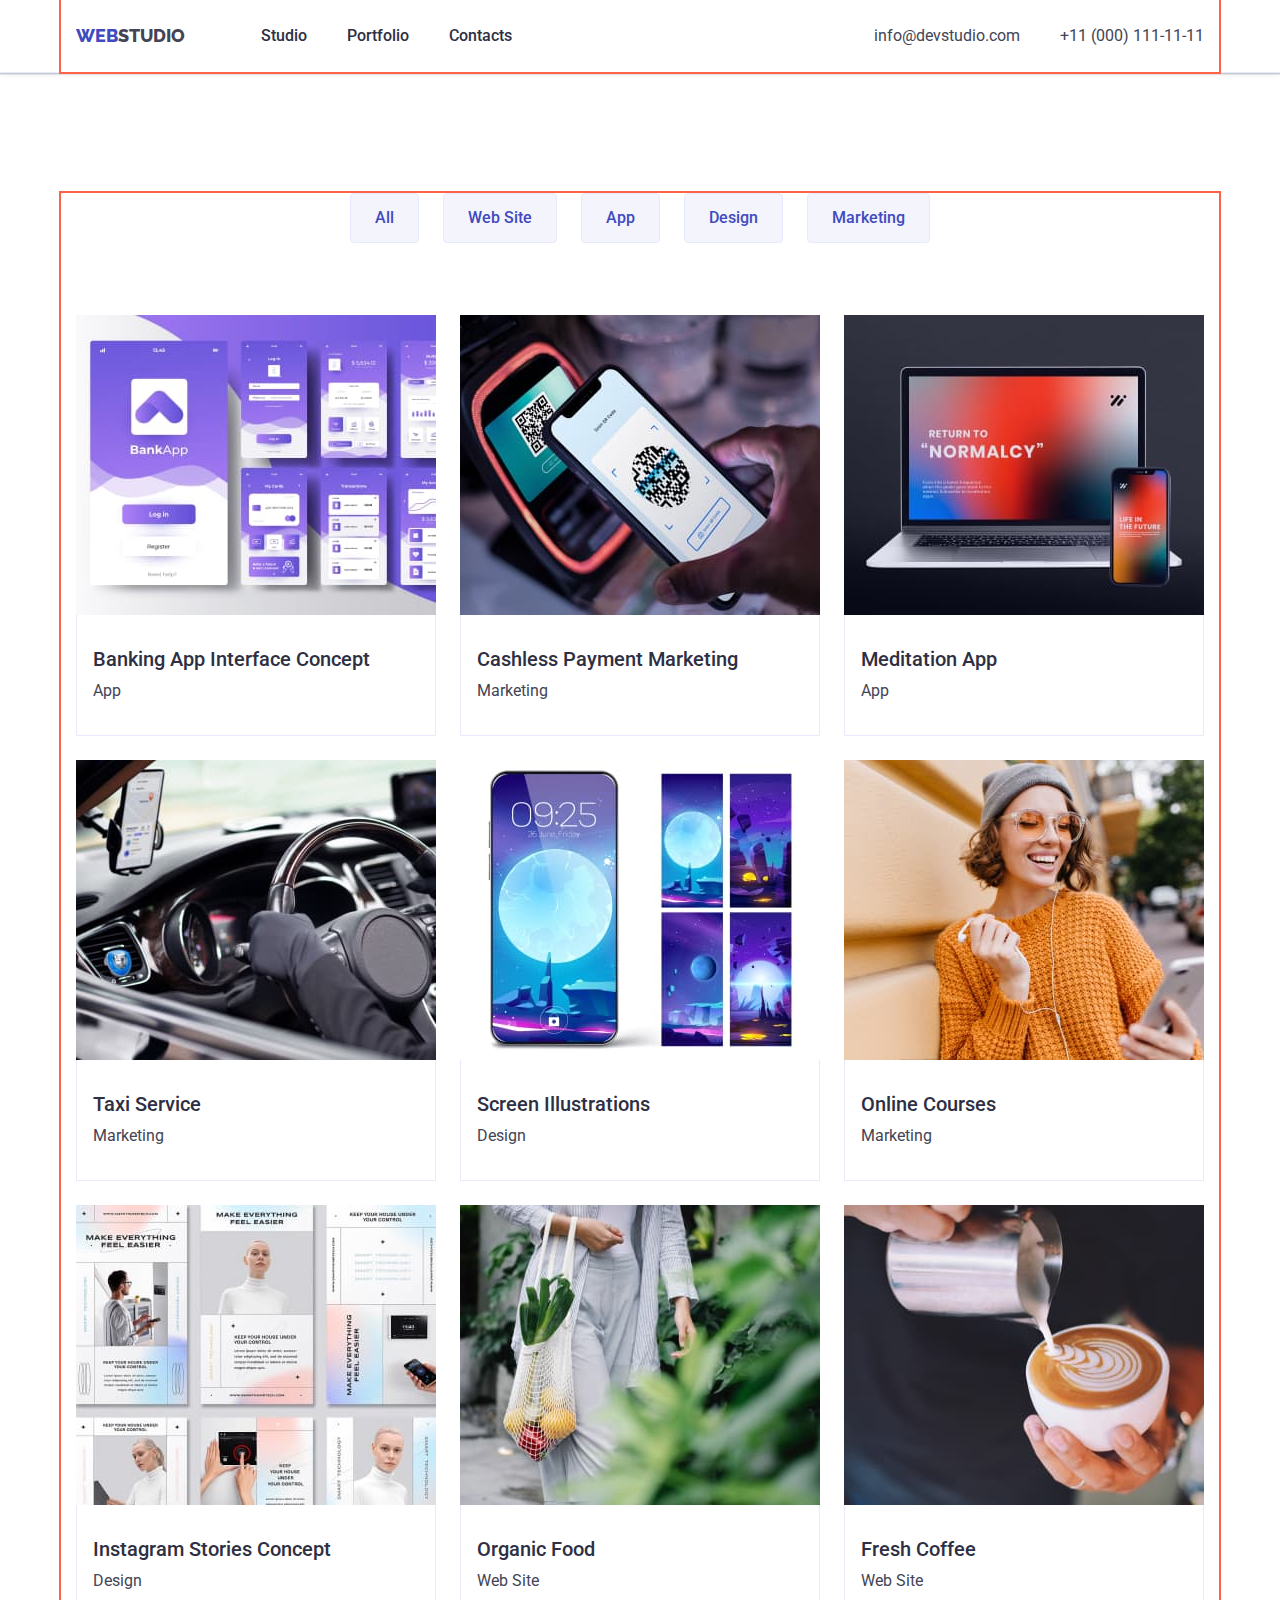
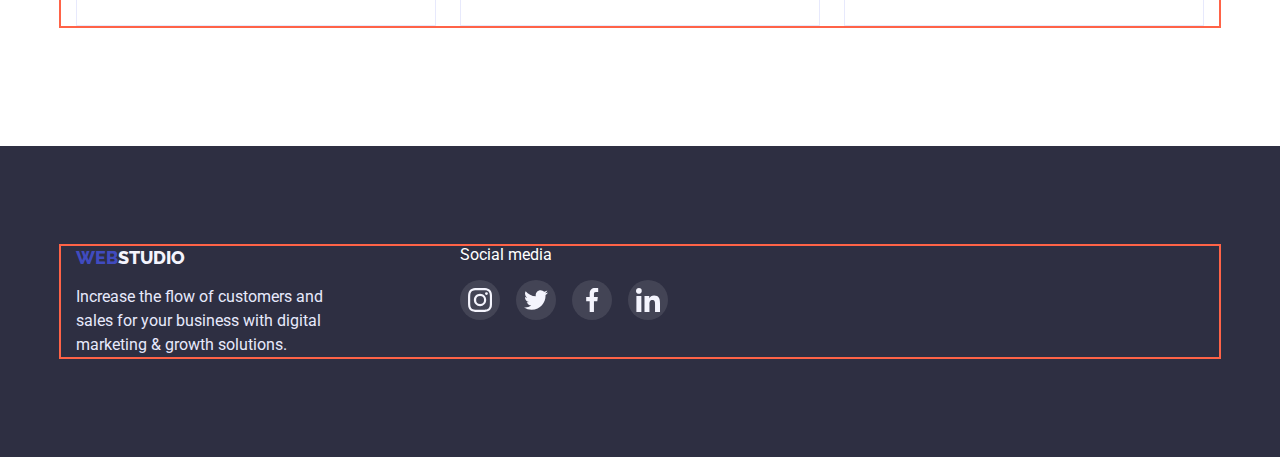
==== portfolio.html @ 195dea6e "test" ====
<!DOCTYPE html>
<html lang="en">
  <head>
    <meta charset="UTF-8" />
    <meta http-equiv="X-UA-Compatible" content="IE=edge" />
    <meta name="viewport" content="width=device-width, initial-scale=1.0" />
    <title>portfolio.html</title>
    <link rel="preconnect" href="https://fonts.googleapis.com" />
    <link rel="preconnect" href="https://fonts.gstatic.com" crossorigin />
    <link href="https://fonts.googleapis.com/css2?family=Raleway:wght@800&family=Roboto:wght@400;500;700;900&display=swap" rel="stylesheet"/>
    <link rel="stylesheet" href="https://cdnjs.cloudflare.com/ajax/libs/modern-normalize/1.1.0/modern-normalize.min.css">
    <link rel="stylesheet" href="./css/styles.css" />
  </head>
  <body>
    <!-- Logo and Navigation-->
    <header class="portfolio-nav">
     <div class="container main-nav ">
          <nav class="site-navigation">
           <a href="./index.html" class="logo"><span class="accent">Web</span><span class="primtext">Studio</span></a>
            <ul class="site-navigation list">
              <li class="nav-item"><a href="./index.html" class="link">Studio</a></li>
              <li class="nav-item"><a href="./portfolio.html" class="link">Portfolio</a></li>
              <li class="nav-item"><a href="./index.html" class="link">Contacts</a></li>
            </ul>
          </nav>
          <address class="contact">
            <ul class="contact-navigation list">
              <li class="contact-item"><a href="mailto:info@devstudio.com" class="link">info@devstudio.com</a></li>
              <li class="contact-item"><a href="tel:+110001111111" class="tel">+11 (000) 111-11-11</a></li>
            </ul>
          </address>
     </div >
    </header>

    <main>
      <!-- Portfolio -->

        <section class="portfolio-section">
          <div class="container">
          <h1 class="portfolio-titile visually-hidden">Portfolio</h1>
          <ul class="portfolio-list list">
            <li><button class="portfolio-btn" type="button">All</button></li>
            <li><button class="portfolio-btn" type="button">Web Site</button></li>
            <li><button class="portfolio-btn" type="button">App</button></li>
            <li><button class="portfolio-btn" type="button">Design</button></li>
            <li><button class="portfolio-btn" type="button">Marketing</button></li>
          </ul>
          <!--Examples-->
          <ul class="example-list list">
            <li class="example-unit">
              <a class="example-list-item" href="./index.html"><img class="image-exportf" src="./images/Imgport/img-8.jpg" alt="screens"  width="360" /></a>
              <div class="example-card">
                <h2 class="example-title">Banking App Interface Concept</h2>
                <p class="example-type">App</p>
              </div >
            </li>
            <li class="example-unit">
              <a class="example-list-item" href="./index.html"> <img class="image-exportf" src="./images/Imgport/img-7.jpg" alt="qr-code"  width="360"/></a>
                <div class="example-card">
                  <h2 class="example-title">Cashless Payment Marketing</h2>
                  <p class="example-type">Marketing</p>
                </div >
          
            </li>
            <li class="example-unit">
              <a class="example-list-item" href="./index.html">
              <img class="image-exportf" src="./images/Imgport/img-6.jpg" alt="laptop and smartphone"  width="360"/></a>
              <div class="example-card">
                <h2 class="example-title">Meditation App</h2>
                <p class="example-type">App</p>
              </div>
           
            </li>
            <li class="example-unit">
              <a class="example-list-item" href="./index.html"><img class="image-exportf" src="./images/Imgport/img-5.jpg" alt="taxi"  width="360"/></a>
              <div class="example-card">
                <h2 class="example-title">Taxi Service</h2>
                <p class="example-type">Marketing</p>
              </div >
            
            </li>
            <li class="example-unit">
              <a class="example-list-item" href="./index.html"><img class="image-exportf" src="images/Imgport/img-4.jpg" alt="wallpapers"  width="360"/></a>
              <div class="example-card">
                <h2 class="example-title">Screen Illustrations</h2>
                <p class="example-type">Design</p>
              </div>
         
            </li>
            <li class="example-unit">
              <a class="example-list-item" href="./index.html"><img class="image-exportf" src="./images/Imgport/img-3.jpg" alt="skype call"  width="360"/></a>
              <div class="example-card">
                <h2 class="example-title">Online Courses</h2>
                <p class="example-type">Marketing</p>
              </div >
        
            </li>
            <li class="example-unit">
              <a class="example-list-item" href="./index.html"><img class="image-exportf" src="./images/Imgport/img-2.jpg" alt="features" width="360" /></a>
              <div class="example-card">
                <h2 class="example-title">Instagram Stories Concept</h2>
                <p class="example-type">Design</p>
              </div>
         
            </li>
            <li class="example-unit">
              <a class="example-list-item" href="./index.html"><img class="image-exportf" src="./images/Imgport/img-1.jpg" alt="food" width="360" /></a>
              <div class="example-card">
                <h2 class="example-title">Organic Food</h2>
                <p class="example-type">Web Site</p>
              </div >
    
            </li>
            <li class="example-unit">
              <a class="example-list-item" href="./index.html"><img class="image-exportf" src="./images/Imgport/img.jpg" alt="coffee" width="360" /> </a>
               <div class="example-card">
                <h2 class="example-title">Fresh Coffee</h2>
                <p class="example-type">Web Site</p>
              </div >  
    
            </li>
          </ul>
          </div>
        </section>
    </main>
    <footer class="footer-section">
      <div class="container logodescript">
        <div>
          <a href="./index.html" class="logo-footer"><span class="accent">Web</span><span class="footerprime">Studio</span></a>
          <p class="footer-description">
          Increase the flow of customers and sales for your business with digital
          marketing & growth solutions.</p>
        </div>
        <div class="social-links">
        <p class="social-media-title"> Social media</p>
          <ul class="footer-social-media-list list">
            <li class="social-media-item">
              <a class="social-media-link" href="./index.html">
                <svg class="social-media-icon">
                  <use href="./images/symbol-defs.svg#icon-instagram2"></use>
                </svg>
              </a>
            </li>
            <li class="social-media-item">
              <a class="social-media-link" href="./index.html">
                <svg class="social-media-icon">
                  <use href="./images/symbol-defs.svg#icon-twitter2"></use>
                </svg>
              </a>
            </li>
            <li class="social-media-item">
              <a class="social-media-link" href="./index.html">
                <svg class="social-media-icon">
                  <use href="./images/symbol-defs.svg#icon-facebook2"></use>
                </svg>
              </a>
            </li> 
            <li class="social-media-item">
              <a class="social-media-link" href="./index.html">
                <svg class="social-media-icon">
                  <use href="images/symbol-defs.svg#icon-linkedin2"></use>
                </svg>
              </a>
            </li>
          </ul>
        </div>
      </div>
    </footer>
  </body>
</html>
---- css/styles.css ----
:root {
  --primary-text-color: #2e2f42;
  --accent-color: #404bbf;
  --btn-text-color: #ffffff;
  --description-text-color: #434455;
  --background-color-main: #ffffff;
  --background-color-footer: #2e2f42;
  --btn-nonactive-bgc: #f4f4fd;
  --btn-active-bgc: #404bbf;
  --btn-hero-noneactive-bgc: #4d5ae5;
  --logo-text-color-fp: #f4f4fd;
  --footer-text-color: #e7e9fc;
  --ourteam-background-color: #f4f4fd;
  --hero-title-color: #ffffff;
  --teamrolecard-background-color: #ffffff;
  --border-color: #e7e9fc;
  --footer-sm-links: #31d0aa;
  --customer-icon-color:#AFB1B8;
}

body {
  background-color: var(--background-color-main);
  font-family: "Roboto", sans-serif;
  color: var(--description-text-color);
}

h1,
h2,
h3 {
  margin: 0;
}
p {
  margin: 0;
}

.portfolio-nav{
  border-bottom: 1px solid #E7E9FC;
  box-shadow: 0px 2px 1px rgba(46, 47, 66, 0.08), 0px 1px 1px rgba(46, 47, 66, 0.16), 0px 1px 6px rgba(46, 47, 66, 0.08);
  
}


.container {
  margin-left: auto;
  margin-right: auto;
  outline: 2px solid tomato;
  max-width: 1158px;
  width: 100%;
  padding-left: 15px;
  padding-right: 15px;
}

.section {
  padding-top: 120px;
  padding-bottom: 120px;
}

.list {
  padding: 0;
  margin: 0;
  list-style: none;
}
/* Site Nav */

.link,
.tel,
.logo {
  text-decoration: none;
}

.logo {
  text-transform: uppercase;
  display: inline-block;
  padding-top: 24px;
  padding-bottom: 24px;
  margin-right: 76px;
}

.logo-footer {
  text-transform: uppercase;
  display: inline-block;
}

.accent {
  font-family: "Raleway", sans-serif;
  font-weight: 800;
  font-size: 18px;
  line-height: 1.3em;
  color: var(--accent-color);
}

.primtext {
  font-family: "Raleway", sans-serif;
  font-weight: 800;
  font-size: 18px;
  line-height: 1.3em;
  color: var(--description-text-color);
}

.site-navigation .nav-item {
  margin-right: 40px;
}

.nav-item:last-child {
  margin-right: 0;
}

.site-navigation {
  display: flex;
}

.contact-navigation {
  display: flex;
}

.contact-navigation .contact-item + .contact-item {
  margin-left: 40px;
}

.main-nav {
  display: flex;
  align-items: center;
  justify-content: space-between;
}

.site-navigation .link {
  font-family: "Roboto";
  font-weight: 500;
  font-size: 16px;
  line-height: 1.5em;
  color: var(--primary-text-color);
  padding-top: 24px;
  padding-bottom: 24px;
  display: block;
}
.site-navigation .link:focus,
.site-navigation .link:hover {
  color: var(--accent-color);
}

.contact-navigation .link,
.tel {
  font-family: "Roboto", sans-serif;
  font-style: normal;
  font-size: 16px;
  line-height: 1.5em;
  color: var(--description-text-color);
}
.contact-navigation .link:focus,
.contact-navigation .link:hover {
  color: var(--accent-color);
}

.contact-navigation .tel:focus,
.contact-navigation .tel:hover {
  color: var(--accent-color);
}

/* Section */

.section-title {
  font-family: "Roboto";
  font-size: 36px;
  line-height: 1.11em;
  color: var(--primary-text-color);
  text-align: center;
}

/* Hero */
.hero-section {
  max-width: 1440px;
  width: 100%;
  margin: auto;
  background-image: linear-gradient(
      to right,
      rgba(0, 0, 0, 0.7),
      rgba(46, 47, 66, 0.7)
    ),
    url(../images/people-officefinal.jpg);

  background-repeat: no-repeat;
  background-position: center;
  background-size: cover;

  background-color: #2e2f42;
  text-align: center;
  padding-top: 188px;
  padding-bottom: 188px;
}
.hero-title {
  width: 496px;
  font-family: "Roboto", sans-serif;
  font-size: 56px;
  line-height: 1em;
  color: var(--hero-title-color);
  margin: auto;
  text-align: center;
}

.hero-btn {
  font-family: inherit;
  font-weight: 500;
  font-size: 16px;
  line-height: 1.5em;
  cursor: pointer;
  color: var(--btn-text-color);
  background-color: var(--btn-hero-noneactive-bgc);
  border-radius: 4px;
  padding: 16px 32px;
  text-align: center;
  width: 169px;
  height: 56px;
  margin-top: 48px;
  border: none;
}

.hero-btn:focus,
.hero-btn:hover {
  color: var(--btn-text-color);
  background-color: var(--btn-active-bgc);
  box-shadow: 0px 4px 4px rgba(0, 0, 0, 0.15);
}

.portfolio-list {
  display: flex;
  justify-content: center;
  gap: 24px;
}




.example-list {
  display: flex;
  flex-wrap: wrap;
  justify-content: space-between;
  margin-top: 72px;
  gap: 24px;
  
}

.example-list-item {
  display: block;
  cursor: pointer;
  text-decoration: none;
}

.example-card {
  padding-left: 16px;
  padding-top: 32px;
  padding-bottom: 32px;
  border: 1px solid var(--border-color);
  border-top-style: none;
  
}

.example-unit:hover,
.example-unit:focus {
  box-shadow: 0px 1px 6px rgba(46, 47, 66, 0.08),
    0px 1px 1px rgba(46, 47, 66, 0.16), 0px 2px 1px rgba(46, 47, 66, 0.08);
}

.image-exportf {
  
  display:block;

}


.example-list-item{
  position: relative;
}

.example-list-item::before{
  display: inline-block;
  position: absolute;
  content: "";
  top: 0;
  width: 100%;
  height: 100%;
  background-color: var(--accent-color);
  transform: translateY(50%);
  transition: transform 250ms linear;
  opacity: 0;
}

.example-list-item:hover::before,
.example-list-item:focus::before {
  transform: translateY(0);
  opacity: 1;
}



.portfolio-btn {
  font-family: inherit;
  font-weight: 500;
  font-size: 16px;
  line-height: 1.5em;
  cursor: pointer;
  color: var(--accent-color);
  background-color: var(--btn-nonactive-bgc);
  padding: 12px 24px;
  border-radius: 4px;
  border: 1px solid #e7e9fc;
  text-align: center;
}

.portfolio-btn:focus,
.portfolio-btn:hover {
  color: var(--btn-text-color);
  background-color: var(--btn-active-bgc);
  box-shadow: 0px 3px 1px rgba(0, 0, 0, 0.1), 0px 2px 1px rgba(0, 0, 0, 0.08),
    0px 2px 2px rgba(0, 0, 0, 0.12);
}

/* Features */

.feature-background {
  background: #f4f4fd;
  border-radius: 4px;
  margin: auto;
  width: 264px;
  height: 112px;
  display: flex;
  align-items: center;
  justify-content: center;
  margin-bottom: 8px;
}

.feature-icon {
  display: flex;
  width: 64px;
  height: 64px;
}

.feature-list {
  display: flex;
  gap: 24px;
  
}



.feature-list .title {
  color: var(--primary-text-color);
  font-size: 20px;
  line-height: 1.2em;
}

.feature-description {
  color: var(--description-text-color);
  font-size: 16px;
  line-height: 1.5em;
  letter-spacing: 0.02em;
  margin-top: 8px;
}
/* Examples */

.image-ex {
  display: block;
}

.examples-section{
  padding-top: 0;
}

.examples-list {
  display: flex;
  margin-top: 72px;
  justify-content: space-evenly;
  gap: 24px;
}

.examples-item {
  width: 360px;
}

/* Our Team */

.team-section {
  background-color: var(--ourteam-background-color);
}

.image-team {
  display: block;
}
.team-list {
  display: flex;
  justify-content: space-evenly;
  margin-top: 72px;
  gap: 24px;
  text-align: center;
}

.team-role-card {
  background-color: var(--teamrolecard-background-color);
  text-align: center;
  padding-top: 32px;
  padding-bottom: 32px;
  box-shadow: (46, 47, 66, 0.08), 0px 1px 1px rgba(46, 47, 66, 0.16),
    0px 2px 1px rgba(46, 47, 66, 0.08);
  border-radius: 0px 0px 4px 4px;
}

.team-title {
  color: var(--primary-text-color);
  font-size: 20px;
  line-height: 1.2em;
}
.team-role {
  color: var(--description-text-color);
  margin-top: 8px;
  margin-bottom: 8px;
}

.team-social-list {
  display: flex;
  align-items: center;
  justify-content: center;
  gap: 24px;
}

.team-social-link {
  width: 40px;
  height: 40px;
  border: none;
  border-radius: 50%;
  background-color: var(--btn-hero-noneactive-bgc);
  display: flex;
  align-items: center;
  justify-content: center;
}

.team-social-icon {
  width: 16px;
  height: 16px;
  
}

.team-social-link:hover,
.team-social-link:focus {
  background-color: var(--accent-color);
}

/* Examples */

.example-title {
  font-family: "Roboto", sans-serif;
  font-weight: 500;
  font-size: 20px;
  line-height: 1.2em;
  color: var(--primary-text-color);
}

.example-type {
  font-family: "Roboto", sans-serif;
  font-size: 16px;
  line-height: 1.5em;
  color: var(--description-text-color);
  margin-top: 8px;
}

.visually-hidden {
  position: absolute;
  width: 1px;
  height: 1px;
  margin: -1px;
  border: 0;
  padding: 0;
  white-space: nowrap;
  clip-path: inset(100%);
  clip: rect(0 0 0 0);
  overflow: hidden;
}

.title {
  font-family: "Roboto", sans-serif;
  font-weight: 500;
  font-size: 20px;
  line-height: 1.2em;
}

/* Portfolio*/
.portfolio-section {
  padding-top: 120px;
  padding-bottom: 120px;
  
}

/* Customers */

.customers-list {
  display: flex;
  text-align: center;
  justify-content: space-evenly;
  gap: 24px;
}

.customer-title{
  margin-bottom: 72px;
}

.customer-item {
  
}

.customer-link {
  display: block;
  padding: 16px 32px;
  width: 168px;
  height: 88px;
  border: 1px solid var(--customer-icon-color);
  border-radius: 4px;
}








.customer-icon {
  width: 104px;
  height: 56px;
  fill: var(--customer-icon-color);
}

.customer-link:is(:hover, :focus){
  border-color: var(--accent-color);
  
}

.customer-link:is(:hover, :focus) .customer-icon{
  fill: var(--accent-color);
}


/* Footer */
.footer-section {
  background-color: var(--background-color-footer);
  padding-top: 100px;
  padding-bottom: 100px;
}

.logo-footer{
  text-decoration: none;
}

.logodescript {
  display: flex;
  gap: 120px;
}

.footerprime {
  font-family: "Raleway", sans-serif;
  font-weight: 800;
  font-size: 18px;
  line-height: 1.3em;
  color: var(--logo-text-color-fp);
}

.footer-description {
  font-family: "Roboto", sans-serif;
  font-size: 16px;
  line-height: 1.5em;
  color: var(--footer-text-color);
  margin-top: 16px;
  width: 264px;
}

.social-media-title {
  display: inline-block;
  color: var(--teamrolecard-background-color);
  margin-bottom: 16px;
}

.footer-social-media-list {
  display: flex;
  align-items: center;
  justify-content: center;
  gap: 16px;
}

.social-media-link {
  width: 40px;
  height: 40px;
  border: none;
  border-radius: 50%;
  background-color: rgba(255, 255, 255, 0.1);
  display: flex;
  align-items: center;
  justify-content: center;
  cursor: pointer;
}

.social-media-icon {
  width: 24px;          
  height: 24px;
  fill: #f4f4fd;
  
}

.social-media-link:hover,
.social-media-link:focus{
  background-color: var(--footer-sm-links);
}
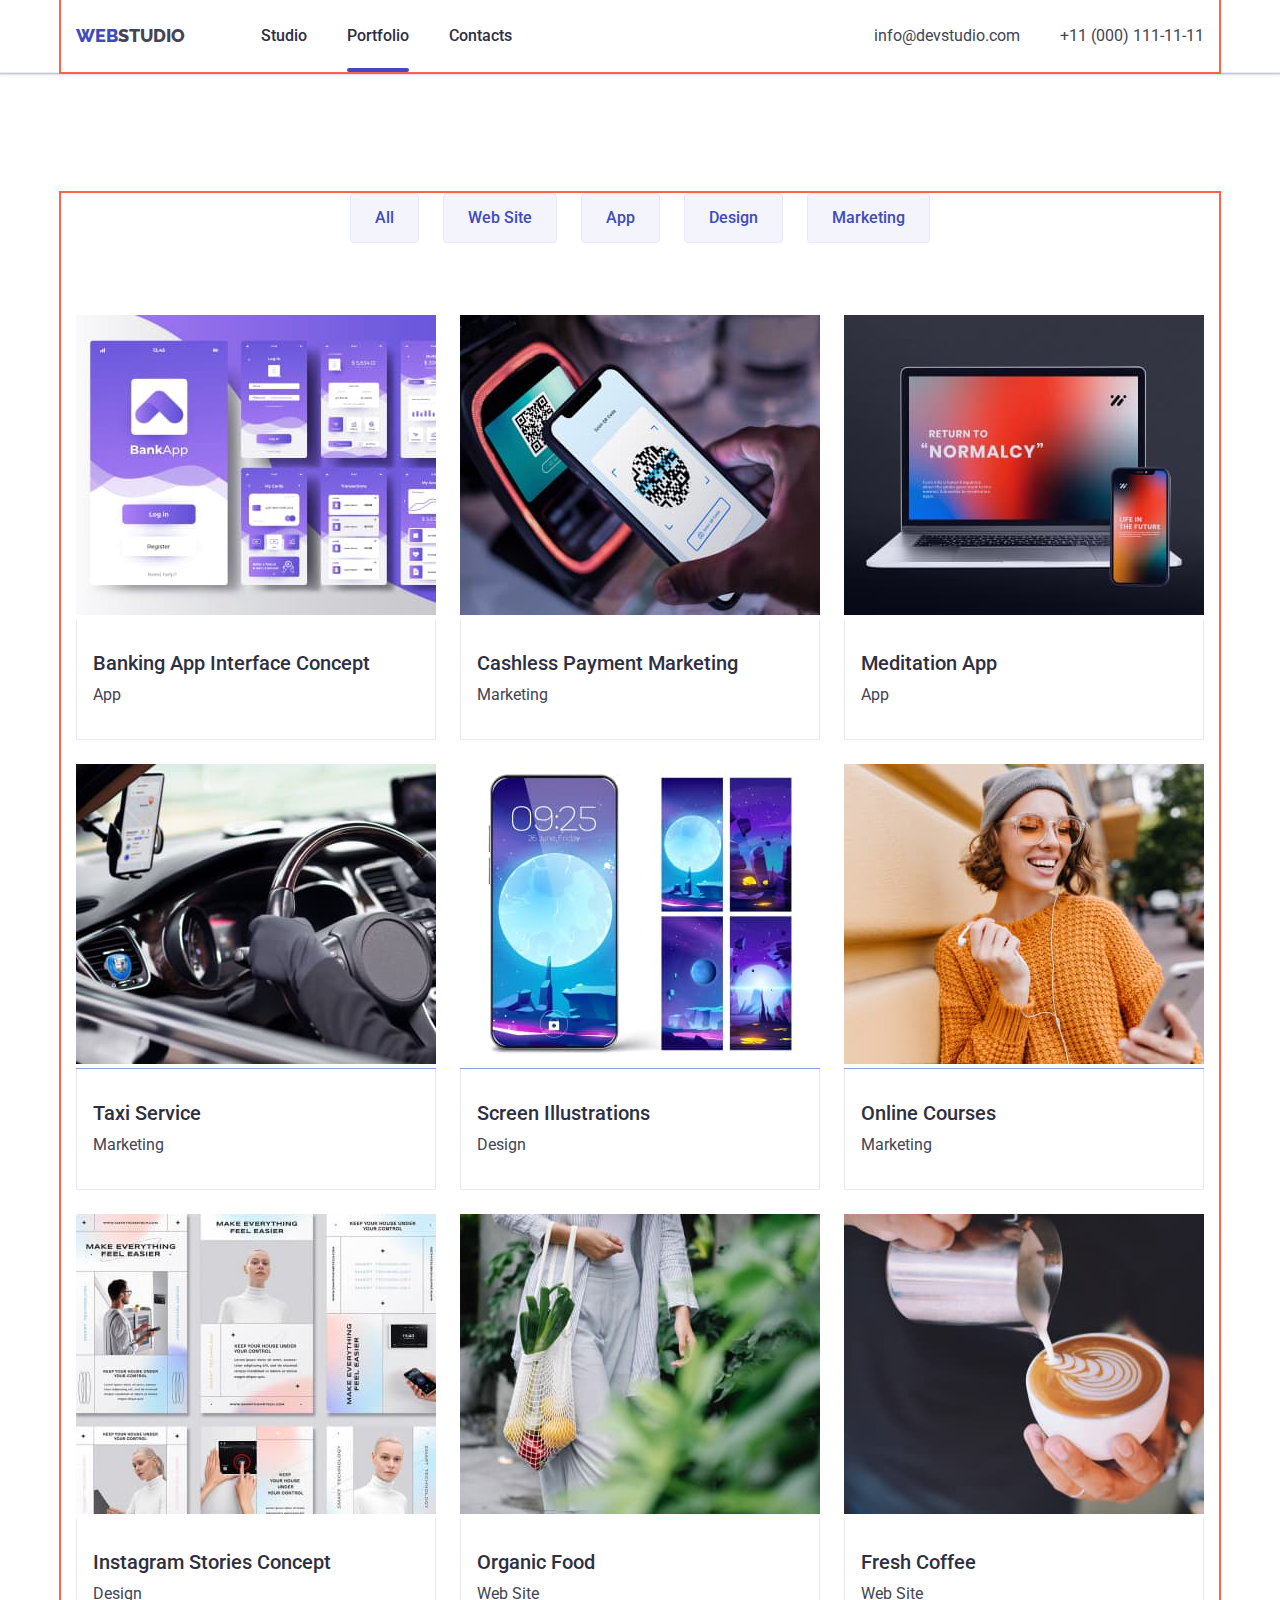
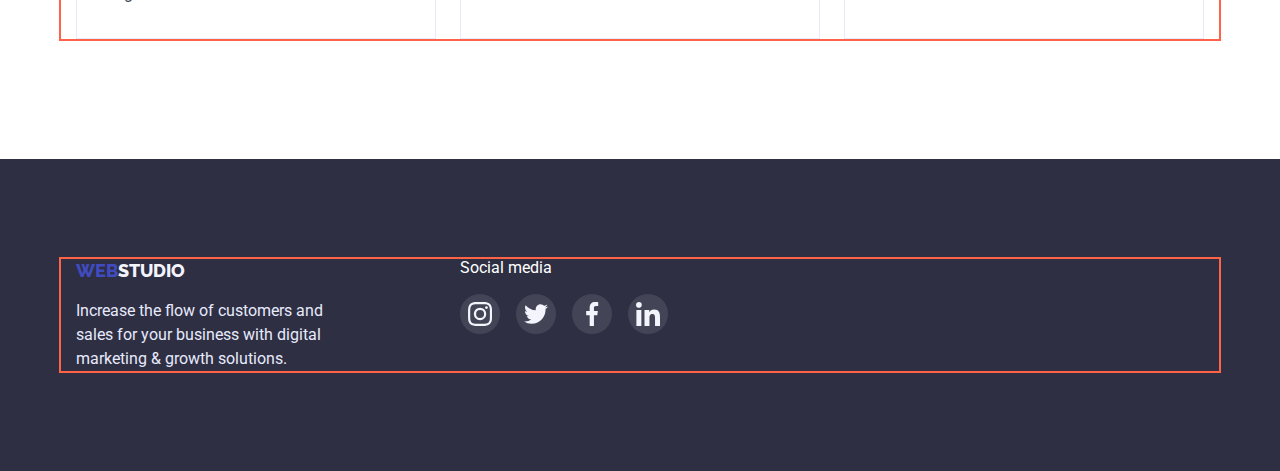
==== commit baab2080: "ver 2" ====
--- a/portfolio.html
+++ b/portfolio.html
@@ -15,11 +15,11 @@
     <!-- Logo and Navigation-->
     <header class="portfolio-nav">
      <div class="container main-nav ">
-          <nav class="site-navigation">
+          <nav class="site-navigation ">
            <a href="./index.html" class="logo"><span class="accent">Web</span><span class="primtext">Studio</span></a>
             <ul class="site-navigation list">
               <li class="nav-item"><a href="./index.html" class="link">Studio</a></li>
-              <li class="nav-item"><a href="./portfolio.html" class="link">Portfolio</a></li>
+              <li class="nav-item current"><a href="./portfolio.html" class="link">Portfolio</a></li>
               <li class="nav-item"><a href="./index.html" class="link">Contacts</a></li>
             </ul>
           </nav>
@@ -48,23 +48,31 @@
           <!--Examples-->
           <ul class="example-list list">
             <li class="example-unit">
-              <a class="example-list-item" href="./index.html"><img class="image-exportf" src="./images/Imgport/img-8.jpg" alt="screens"  width="360" /></a>
-              <div class="example-card">
+              <div class="overlay">
+                <p class="example-overlay">Lorem ipsum dolor sit amet consectetur adipisicing elit. Eaque neque praesentium tenetur magnam suscipit mollitia porro officia excepturi non totam adipisci nobis soluta fugit laborum, deleniti dolorem quis sed veniam.</p>
+                <a class="example-list-item" href="./index.html"><img class="image-exportf" src="./images/Imgport/img-8.jpg" alt="screens"  width="360" /></a>     
+              </div>
+                <div class="example-card">
                 <h2 class="example-title">Banking App Interface Concept</h2>
                 <p class="example-type">App</p>
               </div >
             </li>
             <li class="example-unit">
-              <a class="example-list-item" href="./index.html"> <img class="image-exportf" src="./images/Imgport/img-7.jpg" alt="qr-code"  width="360"/></a>
-                <div class="example-card">
+              <div class="overlay">
+                <p class="example-overlay">Lorem ipsum dolor sit amet consectetur adipisicing elit. Eaque neque praesentium tenetur magnam suscipit mollitia porro officia excepturi non totam adipisci nobis soluta fugit laborum, deleniti dolorem quis sed veniam.</p>
+                <a class="example-list-item" href="./index.html"> <img class="image-exportf" src="./images/Imgport/img-7.jpg" alt="qr-code"  width="360"/></a>
+              </div>
+              <div class="example-card">
                   <h2 class="example-title">Cashless Payment Marketing</h2>
                   <p class="example-type">Marketing</p>
                 </div >
           
             </li>
             <li class="example-unit">
-              <a class="example-list-item" href="./index.html">
-              <img class="image-exportf" src="./images/Imgport/img-6.jpg" alt="laptop and smartphone"  width="360"/></a>
+              <div class="overlay">
+                <p class="example-overlay">Lorem ipsum dolor sit amet consectetur adipisicing elit. Eaque neque praesentium tenetur magnam suscipit mollitia porro officia excepturi non totam adipisci nobis soluta fugit laborum, deleniti dolorem quis sed veniam.</p>
+                <a class="example-list-item" href="./index.html"><img class="image-exportf" src="./images/Imgport/img-6.jpg" alt="laptop and smartphone" width="360"/></a>
+              </div>
               <div class="example-card">
                 <h2 class="example-title">Meditation App</h2>
                 <p class="example-type">App</p>
@@ -72,7 +80,11 @@
            
             </li>
             <li class="example-unit">
-              <a class="example-list-item" href="./index.html"><img class="image-exportf" src="./images/Imgport/img-5.jpg" alt="taxi"  width="360"/></a>
+              <div class="overlay">
+                <p class="example-overlay">Lorem ipsum dolor sit amet consectetur adipisicing elit. Eaque neque praesentium tenetur magnam suscipit mollitia porro officia excepturi non totam adipisci nobis soluta fugit laborum, deleniti dolorem quis sed veniam.</p>
+                <a class="example-list-item" href="./index.html"><img class="image-exportf" src="./images/Imgport/img-5.jpg" alt="taxi"  width="360"/></a>
+
+              </div>              
               <div class="example-card">
                 <h2 class="example-title">Taxi Service</h2>
                 <p class="example-type">Marketing</p>
@@ -80,15 +92,21 @@
             
             </li>
             <li class="example-unit">
-              <a class="example-list-item" href="./index.html"><img class="image-exportf" src="images/Imgport/img-4.jpg" alt="wallpapers"  width="360"/></a>
-              <div class="example-card">
+              <div class="overlay">
+                <p class="example-overlay">Lorem ipsum dolor sit amet consectetur adipisicing elit. Eaque neque praesentium tenetur magnam suscipit mollitia porro officia excepturi non totam adipisci nobis soluta fugit laborum, deleniti dolorem quis sed veniam.</p>
+                <a class="example-list-item" href="./index.html"><img class="image-exportf" src="images/Imgport/img-4.jpg" alt="wallpapers"  width="360"/></a>
+              </div>
+                <div class="example-card">
                 <h2 class="example-title">Screen Illustrations</h2>
                 <p class="example-type">Design</p>
               </div>
          
             </li>
             <li class="example-unit">
-              <a class="example-list-item" href="./index.html"><img class="image-exportf" src="./images/Imgport/img-3.jpg" alt="skype call"  width="360"/></a>
+              <div class="overlay">
+                <p class="example-overlay">Lorem ipsum dolor sit amet consectetur adipisicing elit. Eaque neque praesentium tenetur magnam suscipit mollitia porro officia excepturi non totam adipisci nobis soluta fugit laborum, deleniti dolorem quis sed veniam.</p>
+                <a class="example-list-item" href="./index.html"><img class="image-exportf" src="./images/Imgport/img-3.jpg" alt="skype call"  width="360"/></a>
+              </div>
               <div class="example-card">
                 <h2 class="example-title">Online Courses</h2>
                 <p class="example-type">Marketing</p>
@@ -96,15 +114,22 @@
         
             </li>
             <li class="example-unit">
-              <a class="example-list-item" href="./index.html"><img class="image-exportf" src="./images/Imgport/img-2.jpg" alt="features" width="360" /></a>
-              <div class="example-card">
+              <div class="overlay">
+                <p class="example-overlay">Lorem ipsum dolor sit amet consectetur adipisicing elit. Eaque neque praesentium tenetur magnam suscipit mollitia porro officia excepturi non totam adipisci nobis soluta fugit laborum, deleniti dolorem quis sed veniam.</p>
+                <a class="example-list-item" href="./index.html"><img class="image-exportf" src="./images/Imgport/img-2.jpg" alt="features" width="360" /></a>
+              </div>
+                <div class="example-card">
                 <h2 class="example-title">Instagram Stories Concept</h2>
                 <p class="example-type">Design</p>
               </div>
          
             </li>
             <li class="example-unit">
-              <a class="example-list-item" href="./index.html"><img class="image-exportf" src="./images/Imgport/img-1.jpg" alt="food" width="360" /></a>
+              <div class="overlay">
+                <p class="example-overlay">Lorem ipsum dolor sit amet consectetur adipisicing elit. Eaque neque praesentium tenetur magnam suscipit mollitia porro officia excepturi non totam adipisci nobis soluta fugit laborum, deleniti dolorem quis sed veniam.</p>
+                <a class="example-list-item" href="./index.html"><img class="image-exportf" src="./images/Imgport/img-1.jpg" alt="food" width="360" /></a>
+
+              </div>               
               <div class="example-card">
                 <h2 class="example-title">Organic Food</h2>
                 <p class="example-type">Web Site</p>
@@ -112,7 +137,10 @@
     
             </li>
             <li class="example-unit">
-              <a class="example-list-item" href="./index.html"><img class="image-exportf" src="./images/Imgport/img.jpg" alt="coffee" width="360" /> </a>
+              <div class="overlay">
+                <p class="example-overlay">Lorem ipsum dolor sit amet consectetur adipisicing elit. Eaque neque praesentium tenetur magnam suscipit mollitia porro officia excepturi non totam adipisci nobis soluta fugit laborum, deleniti dolorem quis sed veniam.</p>
+                <a class="example-list-item" href="./index.html"><img class="image-exportf" src="./images/Imgport/img.jpg" alt="coffee" width="360" /> </a>
+              </div>
                <div class="example-card">
                 <h2 class="example-title">Fresh Coffee</h2>
                 <p class="example-type">Web Site</p>
--- a/css/styles.css
+++ b/css/styles.css
@@ -15,7 +15,8 @@
   --teamrolecard-background-color: #ffffff;
   --border-color: #e7e9fc;
   --footer-sm-links: #31d0aa;
-  --customer-icon-color:#AFB1B8;
+  --customer-icon-color: #AFB1B8;
+  --modal-bgc: #FCFCFC;
 }
 
 body {
@@ -29,14 +30,15 @@
 h3 {
   margin: 0;
 }
+
 p {
   margin: 0;
 }
 
-.portfolio-nav{
+.portfolio-nav {
   border-bottom: 1px solid #E7E9FC;
   box-shadow: 0px 2px 1px rgba(46, 47, 66, 0.08), 0px 1px 1px rgba(46, 47, 66, 0.16), 0px 1px 6px rgba(46, 47, 66, 0.08);
-  
+
 }
 
 
@@ -60,6 +62,7 @@
   margin: 0;
   list-style: none;
 }
+
 /* Site Nav */
 
 .link,
@@ -106,14 +109,42 @@
 }
 
 .site-navigation {
-  display: flex;
-}
+display: flex;
+
+}
+
+
+ .current{
+position: relative;
+color: var(--accent-color);
+transition-duration: 250ms;
+transition-timing-function: cubic-bezier(0.4, 0, 0.2, 1);
+  ;
+}
+
+
+.current::after{
+      position: absolute;
+      content: "";
+      display: block;
+      left: 0;
+      bottom: 0;
+      width: 100%;
+      height: 4px;
+      background-color: var(--accent-color);
+      border-radius: 2px;
+      color: var(--accent-color);
+     
+}
+
+
+
 
 .contact-navigation {
   display: flex;
 }
 
-.contact-navigation .contact-item + .contact-item {
+.contact-navigation .contact-item+.contact-item {
   margin-left: 40px;
 }
 
@@ -132,11 +163,18 @@
   padding-top: 24px;
   padding-bottom: 24px;
   display: block;
-}
+
+    transition-duration: 250ms;
+      transition-timing-function: cubic-bezier(0.4, 0, 0.2, 1);
+      ;
+  
+}
+
 .site-navigation .link:focus,
 .site-navigation .link:hover {
   color: var(--accent-color);
 }
+
 
 .contact-navigation .link,
 .tel {
@@ -145,7 +183,12 @@
   font-size: 16px;
   line-height: 1.5em;
   color: var(--description-text-color);
-}
+
+    transition-duration: 250ms;
+      transition-timing-function: cubic-bezier(0.4, 0, 0.2, 1);
+      ;
+}
+
 .contact-navigation .link:focus,
 .contact-navigation .link:hover {
   color: var(--accent-color);
@@ -171,11 +214,9 @@
   max-width: 1440px;
   width: 100%;
   margin: auto;
-  background-image: linear-gradient(
-      to right,
+  background-image: linear-gradient(to right,
       rgba(0, 0, 0, 0.7),
-      rgba(46, 47, 66, 0.7)
-    ),
+      rgba(46, 47, 66, 0.7)),
     url(../images/people-officefinal.jpg);
 
   background-repeat: no-repeat;
@@ -187,6 +228,7 @@
   padding-top: 188px;
   padding-bottom: 188px;
 }
+
 .hero-title {
   width: 496px;
   font-family: "Roboto", sans-serif;
@@ -212,6 +254,10 @@
   height: 56px;
   margin-top: 48px;
   border: none;
+
+    transition-duration: 250ms;
+      transition-timing-function: cubic-bezier(0.4, 0, 0.2, 1);
+      ;
 }
 
 .hero-btn:focus,
@@ -219,7 +265,10 @@
   color: var(--btn-text-color);
   background-color: var(--btn-active-bgc);
   box-shadow: 0px 4px 4px rgba(0, 0, 0, 0.15);
-}
+
+}
+
+
 
 .portfolio-list {
   display: flex;
@@ -236,13 +285,15 @@
   justify-content: space-between;
   margin-top: 72px;
   gap: 24px;
-  
+  overflow: hidden;
+
 }
 
 .example-list-item {
   display: block;
   cursor: pointer;
   text-decoration: none;
+
 }
 
 .example-card {
@@ -251,6 +302,8 @@
   padding-bottom: 32px;
   border: 1px solid var(--border-color);
   border-top-style: none;
+transition-duration: 250ms;
+  transition-timing-function: cubic-bezier(0.4, 0, 0.2, 1);
   
 }
 
@@ -262,34 +315,47 @@
 
 .image-exportf {
   
-  display:block;
-
-}
-
-
-.example-list-item{
+  display: inline-block;
+
+}
+
+
+
+
+.example-unit:hover .example-overlay{
+  transform: translateY(0);
+
+  
+}
+
+.overlay {
   position: relative;
-}
-
-.example-list-item::before{
-  display: inline-block;
+  overflow: hidden;
+}
+
+
+.example-overlay{
   position: absolute;
-  content: "";
-  top: 0;
-  width: 100%;
+  width: 360px;
   height: 100%;
-  background-color: var(--accent-color);
-  transform: translateY(50%);
-  transition: transform 250ms linear;
-  opacity: 0;
-}
-
-.example-list-item:hover::before,
-.example-list-item:focus::before {
-  transform: translateY(0);
-  opacity: 1;
-}
-
+  padding: 40px 32px;
+
+  font-family: "Roboto" ;
+  font-weight: 400;
+  font-size: 16px;
+  line-height: 24px;
+  color: var(--btn-nonactive-bgc);
+
+background-color: var(--btn-hero-noneactive-bgc);
+transform: translateY(100%);
+transition-duration: 250ms;
+transition-timing-function: cubic-bezier(0.4, 0, 0.2, 1);
+
+
+
+
+
+}
 
 
 .portfolio-btn {
@@ -304,6 +370,10 @@
   border-radius: 4px;
   border: 1px solid #e7e9fc;
   text-align: center;
+
+    transition-duration: 250ms;
+      transition-timing-function: cubic-bezier(0.4, 0, 0.2, 1);
+      
 }
 
 .portfolio-btn:focus,
@@ -337,7 +407,7 @@
 .feature-list {
   display: flex;
   gap: 24px;
-  
+
 }
 
 
@@ -355,13 +425,14 @@
   letter-spacing: 0.02em;
   margin-top: 8px;
 }
+
 /* Examples */
 
 .image-ex {
   display: block;
 }
 
-.examples-section{
+.examples-section {
   padding-top: 0;
 }
 
@@ -385,6 +456,7 @@
 .image-team {
   display: block;
 }
+
 .team-list {
   display: flex;
   justify-content: space-evenly;
@@ -408,6 +480,7 @@
   font-size: 20px;
   line-height: 1.2em;
 }
+
 .team-role {
   color: var(--description-text-color);
   margin-top: 8px;
@@ -430,12 +503,16 @@
   display: flex;
   align-items: center;
   justify-content: center;
+
+    transition-duration: 250ms;
+      transition-timing-function: cubic-bezier(0.4, 0, 0.2, 1);
+      
 }
 
 .team-social-icon {
   width: 16px;
   height: 16px;
-  
+
 }
 
 .team-social-link:hover,
@@ -485,7 +562,7 @@
 .portfolio-section {
   padding-top: 120px;
   padding-bottom: 120px;
-  
+
 }
 
 /* Customers */
@@ -497,13 +574,11 @@
   gap: 24px;
 }
 
-.customer-title{
+.customer-title {
   margin-bottom: 72px;
 }
 
-.customer-item {
-  
-}
+.customer-item {}
 
 .customer-link {
   display: block;
@@ -512,6 +587,9 @@
   height: 88px;
   border: 1px solid var(--customer-icon-color);
   border-radius: 4px;
+
+    transition-duration: 250ms;
+    transition-timing-function: cubic-bezier(0.4, 0, 0.2, 1);
 }
 
 
@@ -527,12 +605,12 @@
   fill: var(--customer-icon-color);
 }
 
-.customer-link:is(:hover, :focus){
+.customer-link:is(:hover, :focus) {
   border-color: var(--accent-color);
-  
-}
-
-.customer-link:is(:hover, :focus) .customer-icon{
+
+}
+
+.customer-link:is(:hover, :focus) .customer-icon {
   fill: var(--accent-color);
 }
 
@@ -544,7 +622,7 @@
   padding-bottom: 100px;
 }
 
-.logo-footer{
+.logo-footer {
   text-decoration: none;
 }
 
@@ -593,18 +671,103 @@
   align-items: center;
   justify-content: center;
   cursor: pointer;
+  transition-duration: 250ms;
+  transition-timing-function: cubic-bezier(0.4, 0, 0.2, 1);
+    
 }
 
 .social-media-icon {
-  width: 24px;          
+  width: 24px;
   height: 24px;
   fill: #f4f4fd;
   
+
 }
 
 .social-media-link:hover,
-.social-media-link:focus{
+.social-media-link:focus {
   background-color: var(--footer-sm-links);
 }
 
 
+.backdrop {
+  position: fixed;
+  width: 100%;
+  height: 100%;
+  left: 0;
+  top: 0;
+  background: rgba(46, 47, 66, 0.4);
+  transition: opacity 250ms cubic-bezier(0.4, 0, 0.2, 1), visibility 250ms cubic-bezier(0.4, 0, 0.2, 1) ;
+}
+
+.backdrop.is-hidden{
+ opacity: 0;
+visibility: hidden;
+ pointer-events: none;
+}
+
+
+
+ 
+
+.modal {
+ 
+  position: fixed;
+  top: 50%;
+  left: 50%;
+  transform: translate(-50%, -50%) scale(1);
+
+  width: 408px;
+  height: 576px;
+  background-color: var(--modal-bgc);
+  transition: transform 250ms cubic-bezier(0.4, 0, 0.2, 1) ;
+  
+}
+
+.backdrop.is-hidden .modal{
+    transform: translate(-50%, -50%) scale(0);
+}
+
+
+
+
+.btn-modal-close{
+  box-sizing: border-box;
+  position: absolute;
+  right: 24px;
+  top: 24px;
+  width: 24px;
+  height: 24px;
+ 
+
+    background: #E7E9FC;
+    border: 1px solid rgba(0, 0, 0, 0.1);
+    border-radius: 50%;
+    
+    color: black;
+
+    cursor: pointer;
+
+    transition-duration: 250ms;
+    transition-timing-function: cubic-bezier(0.4, 0, 0.2, 1);
+    
+}
+
+.btn-modal-icon{
+ 
+  width: 100%;
+  height: 100%;
+  fill: black;
+}
+
+
+
+
+.btn-modal-close:hover,
+.btn-modal-close:focus{
+  background-color: var(--accent-color);
+}
+
+.btn-modal-close:is(:hover, :focus) .btn-modal-icon {
+  fill: var(--btn-nonactive-bgc);
+}
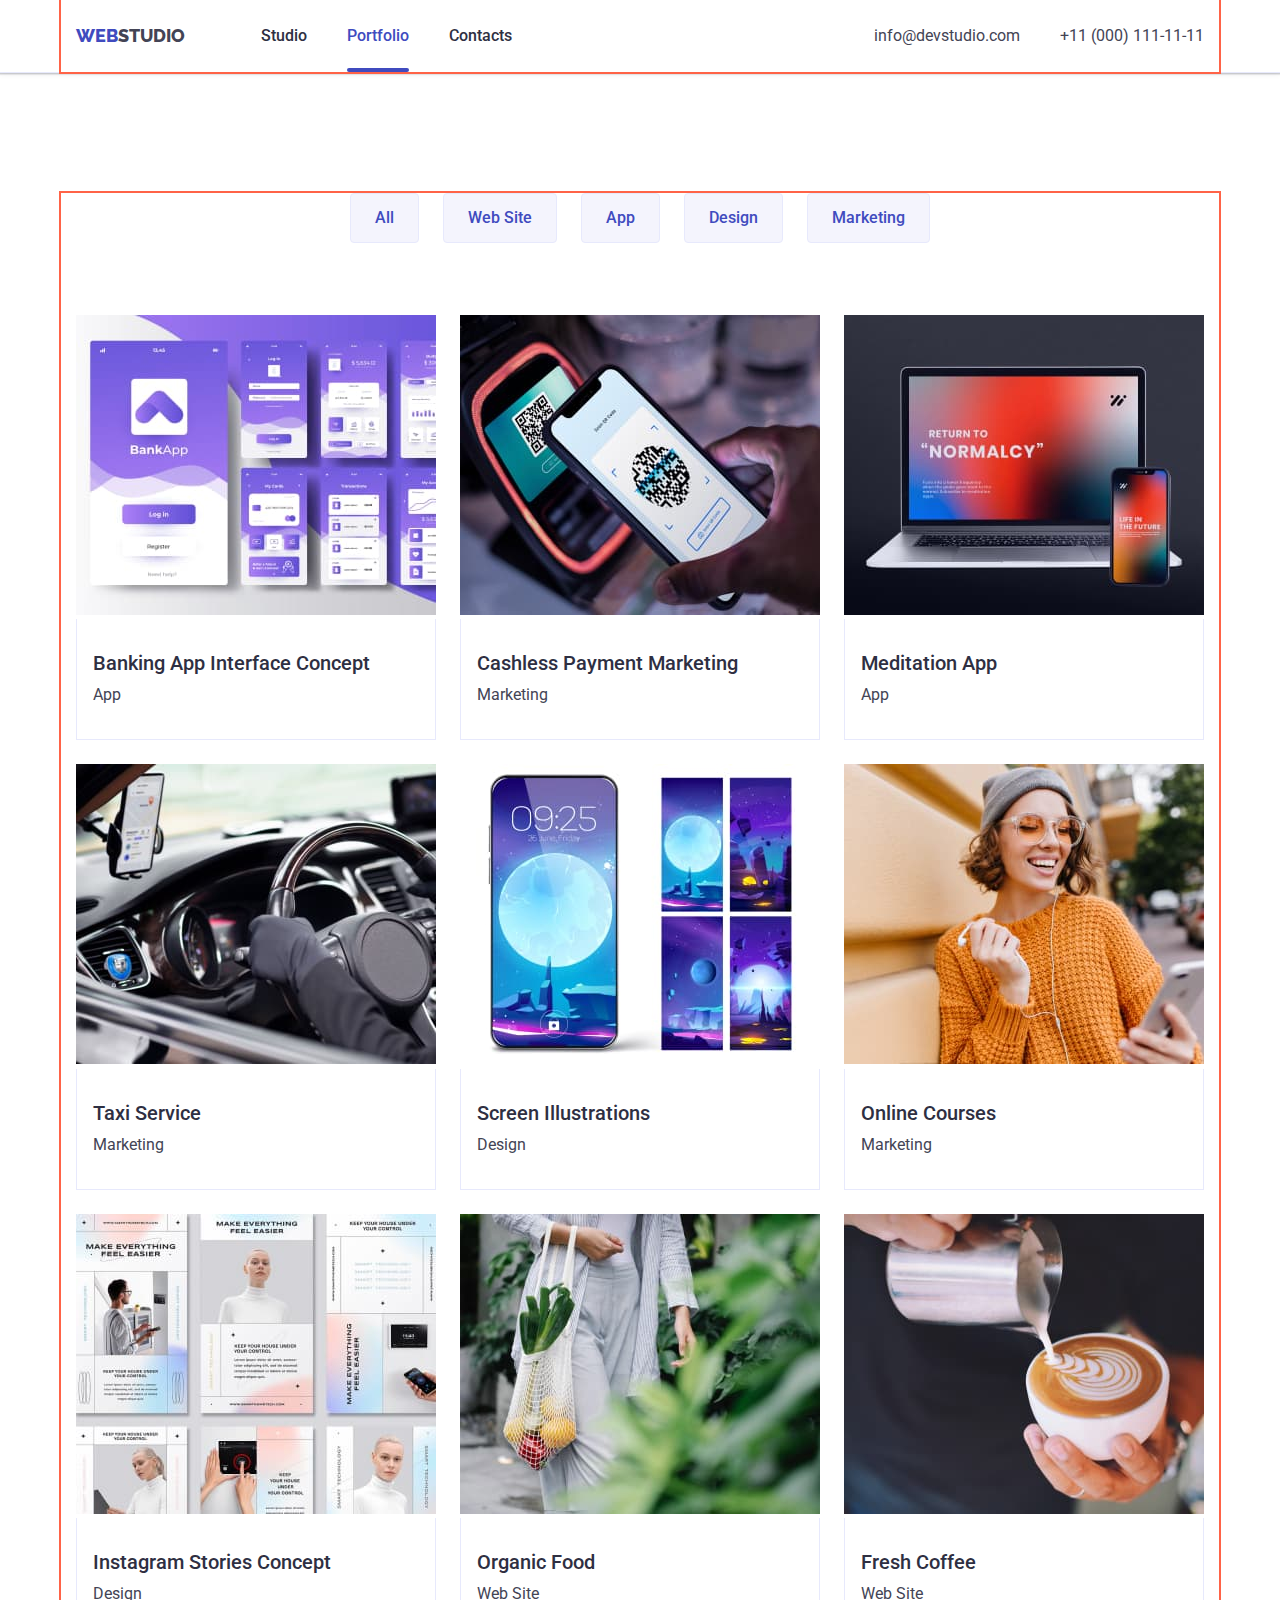
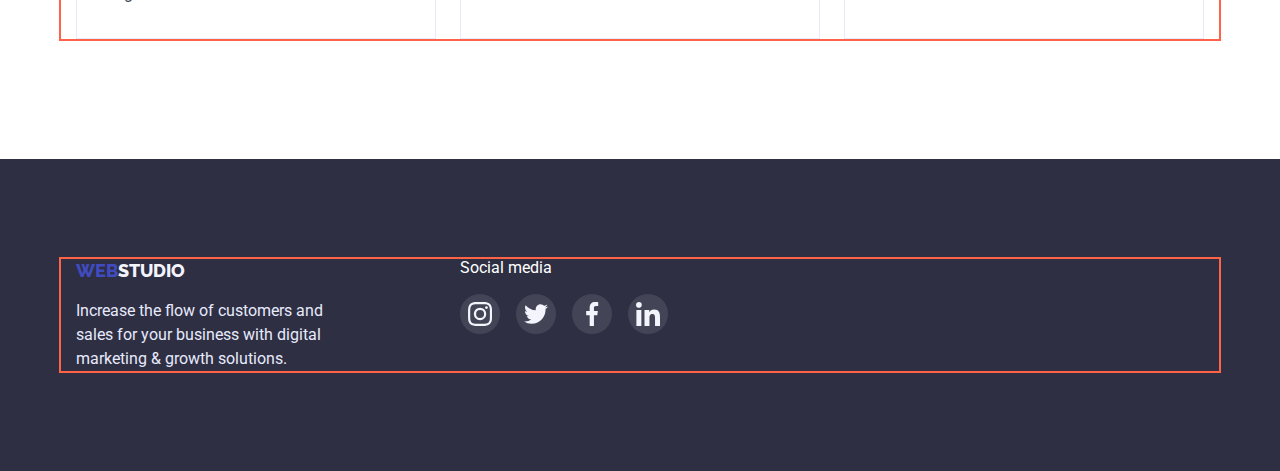
==== commit 0f004b93: "final" ====
--- a/portfolio.html
+++ b/portfolio.html
@@ -7,160 +7,287 @@
     <title>portfolio.html</title>
     <link rel="preconnect" href="https://fonts.googleapis.com" />
     <link rel="preconnect" href="https://fonts.gstatic.com" crossorigin />
-    <link href="https://fonts.googleapis.com/css2?family=Raleway:wght@800&family=Roboto:wght@400;500;700;900&display=swap" rel="stylesheet"/>
-    <link rel="stylesheet" href="https://cdnjs.cloudflare.com/ajax/libs/modern-normalize/1.1.0/modern-normalize.min.css">
+    <link
+      href="https://fonts.googleapis.com/css2?family=Raleway:wght@800&family=Roboto:wght@400;500;700;900&display=swap"
+      rel="stylesheet"
+    />
+    <link
+      rel="stylesheet"
+      href="https://cdnjs.cloudflare.com/ajax/libs/modern-normalize/1.1.0/modern-normalize.min.css"
+    />
     <link rel="stylesheet" href="./css/styles.css" />
   </head>
   <body>
     <!-- Logo and Navigation-->
     <header class="portfolio-nav">
-     <div class="container main-nav ">
-          <nav class="site-navigation ">
-           <a href="./index.html" class="logo"><span class="accent">Web</span><span class="primtext">Studio</span></a>
-            <ul class="site-navigation list">
-              <li class="nav-item"><a href="./index.html" class="link">Studio</a></li>
-              <li class="nav-item current"><a href="./portfolio.html" class="link">Portfolio</a></li>
-              <li class="nav-item"><a href="./index.html" class="link">Contacts</a></li>
-            </ul>
-          </nav>
-          <address class="contact">
-            <ul class="contact-navigation list">
-              <li class="contact-item"><a href="mailto:info@devstudio.com" class="link">info@devstudio.com</a></li>
-              <li class="contact-item"><a href="tel:+110001111111" class="tel">+11 (000) 111-11-11</a></li>
-            </ul>
-          </address>
-     </div >
+      <div class="container main-nav">
+        <nav class="site-navigation">
+          <a href="./index.html" class="logo"
+            ><span class="accent">Web</span
+            ><span class="primtext">Studio</span></a
+          >
+          <ul class="site-navigation list">
+            <li class="nav-item">
+              <a href="./index.html" class="link">Studio</a>
+            </li>
+            <li class="nav-item">
+              <a href="./portfolio.html" class="link current">Portfolio</a>
+            </li>
+            <li class="nav-item">
+              <a href="./index.html" class="link">Contacts</a>
+            </li>
+          </ul>
+        </nav>
+        <address class="contact">
+          <ul class="contact-navigation list">
+            <li class="contact-item">
+              <a href="mailto:info@devstudio.com" class="link"
+                >info@devstudio.com</a
+              >
+            </li>
+            <li class="contact-item">
+              <a href="tel:+110001111111" class="tel">+11 (000) 111-11-11</a>
+            </li>
+          </ul>
+        </address>
+      </div>
     </header>
 
     <main>
       <!-- Portfolio -->
 
-        <section class="portfolio-section">
-          <div class="container">
+      <section class="portfolio-section">
+        <div class="container">
           <h1 class="portfolio-titile visually-hidden">Portfolio</h1>
           <ul class="portfolio-list list">
             <li><button class="portfolio-btn" type="button">All</button></li>
-            <li><button class="portfolio-btn" type="button">Web Site</button></li>
+            <li>
+              <button class="portfolio-btn" type="button">Web Site</button>
+            </li>
             <li><button class="portfolio-btn" type="button">App</button></li>
             <li><button class="portfolio-btn" type="button">Design</button></li>
-            <li><button class="portfolio-btn" type="button">Marketing</button></li>
+            <li>
+              <button class="portfolio-btn" type="button">Marketing</button>
+            </li>
           </ul>
           <!--Examples-->
           <ul class="example-list list">
             <li class="example-unit">
-              <div class="overlay">
-                <p class="example-overlay">Lorem ipsum dolor sit amet consectetur adipisicing elit. Eaque neque praesentium tenetur magnam suscipit mollitia porro officia excepturi non totam adipisci nobis soluta fugit laborum, deleniti dolorem quis sed veniam.</p>
-                <a class="example-list-item" href="./index.html"><img class="image-exportf" src="./images/Imgport/img-8.jpg" alt="screens"  width="360" /></a>     
-              </div>
-                <div class="example-card">
-                <h2 class="example-title">Banking App Interface Concept</h2>
-                <p class="example-type">App</p>
-              </div >
-            </li>
-            <li class="example-unit">
-              <div class="overlay">
-                <p class="example-overlay">Lorem ipsum dolor sit amet consectetur adipisicing elit. Eaque neque praesentium tenetur magnam suscipit mollitia porro officia excepturi non totam adipisci nobis soluta fugit laborum, deleniti dolorem quis sed veniam.</p>
-                <a class="example-list-item" href="./index.html"> <img class="image-exportf" src="./images/Imgport/img-7.jpg" alt="qr-code"  width="360"/></a>
-              </div>
-              <div class="example-card">
+              <a class="example-list-item" href="./index.html">
+                <div class="overlay">
+                  <p class="example-overlay">
+                    Lorem ipsum dolor sit amet consectetur adipisicing elit.
+                    Eaque neque praesentium tenetur magnam suscipit mollitia
+                    porro officia excepturi non totam adipisci nobis soluta
+                    fugit laborum, deleniti dolorem quis sed veniam.
+                  </p>
+                  <img
+                    class="image-exportf"
+                    src="./images/Imgport/img-8.jpg"
+                    alt="screens"
+                    width="360"
+                  />
+                </div>
+                <div class="example-card">
+                  <h2 class="example-title">Banking App Interface Concept</h2>
+                  <p class="example-type">App</p>
+                </div>
+              </a>
+            </li>
+            <li class="example-unit">
+              <a class="example-list-item" href="./index.html">
+                <div class="overlay">
+                  <p class="example-overlay">
+                    Lorem ipsum dolor sit amet consectetur adipisicing elit.
+                    Eaque neque praesentium tenetur magnam suscipit mollitia
+                    porro officia excepturi non totam adipisci nobis soluta
+                    fugit laborum, deleniti dolorem quis sed veniam.
+                  </p>
+                  <img
+                    class="image-exportf"
+                    src="./images/Imgport/img-7.jpg"
+                    alt="qr-code"
+                    width="360"
+                  />
+                </div>
+                <div class="example-card">
                   <h2 class="example-title">Cashless Payment Marketing</h2>
                   <p class="example-type">Marketing</p>
-                </div >
-          
-            </li>
-            <li class="example-unit">
-              <div class="overlay">
-                <p class="example-overlay">Lorem ipsum dolor sit amet consectetur adipisicing elit. Eaque neque praesentium tenetur magnam suscipit mollitia porro officia excepturi non totam adipisci nobis soluta fugit laborum, deleniti dolorem quis sed veniam.</p>
-                <a class="example-list-item" href="./index.html"><img class="image-exportf" src="./images/Imgport/img-6.jpg" alt="laptop and smartphone" width="360"/></a>
-              </div>
-              <div class="example-card">
-                <h2 class="example-title">Meditation App</h2>
-                <p class="example-type">App</p>
-              </div>
-           
-            </li>
-            <li class="example-unit">
-              <div class="overlay">
-                <p class="example-overlay">Lorem ipsum dolor sit amet consectetur adipisicing elit. Eaque neque praesentium tenetur magnam suscipit mollitia porro officia excepturi non totam adipisci nobis soluta fugit laborum, deleniti dolorem quis sed veniam.</p>
-                <a class="example-list-item" href="./index.html"><img class="image-exportf" src="./images/Imgport/img-5.jpg" alt="taxi"  width="360"/></a>
-
-              </div>              
-              <div class="example-card">
-                <h2 class="example-title">Taxi Service</h2>
-                <p class="example-type">Marketing</p>
-              </div >
-            
-            </li>
-            <li class="example-unit">
-              <div class="overlay">
-                <p class="example-overlay">Lorem ipsum dolor sit amet consectetur adipisicing elit. Eaque neque praesentium tenetur magnam suscipit mollitia porro officia excepturi non totam adipisci nobis soluta fugit laborum, deleniti dolorem quis sed veniam.</p>
-                <a class="example-list-item" href="./index.html"><img class="image-exportf" src="images/Imgport/img-4.jpg" alt="wallpapers"  width="360"/></a>
-              </div>
-                <div class="example-card">
-                <h2 class="example-title">Screen Illustrations</h2>
-                <p class="example-type">Design</p>
-              </div>
-         
-            </li>
-            <li class="example-unit">
-              <div class="overlay">
-                <p class="example-overlay">Lorem ipsum dolor sit amet consectetur adipisicing elit. Eaque neque praesentium tenetur magnam suscipit mollitia porro officia excepturi non totam adipisci nobis soluta fugit laborum, deleniti dolorem quis sed veniam.</p>
-                <a class="example-list-item" href="./index.html"><img class="image-exportf" src="./images/Imgport/img-3.jpg" alt="skype call"  width="360"/></a>
-              </div>
-              <div class="example-card">
-                <h2 class="example-title">Online Courses</h2>
-                <p class="example-type">Marketing</p>
-              </div >
-        
-            </li>
-            <li class="example-unit">
-              <div class="overlay">
-                <p class="example-overlay">Lorem ipsum dolor sit amet consectetur adipisicing elit. Eaque neque praesentium tenetur magnam suscipit mollitia porro officia excepturi non totam adipisci nobis soluta fugit laborum, deleniti dolorem quis sed veniam.</p>
-                <a class="example-list-item" href="./index.html"><img class="image-exportf" src="./images/Imgport/img-2.jpg" alt="features" width="360" /></a>
-              </div>
-                <div class="example-card">
-                <h2 class="example-title">Instagram Stories Concept</h2>
-                <p class="example-type">Design</p>
-              </div>
-         
-            </li>
-            <li class="example-unit">
-              <div class="overlay">
-                <p class="example-overlay">Lorem ipsum dolor sit amet consectetur adipisicing elit. Eaque neque praesentium tenetur magnam suscipit mollitia porro officia excepturi non totam adipisci nobis soluta fugit laborum, deleniti dolorem quis sed veniam.</p>
-                <a class="example-list-item" href="./index.html"><img class="image-exportf" src="./images/Imgport/img-1.jpg" alt="food" width="360" /></a>
-
-              </div>               
-              <div class="example-card">
-                <h2 class="example-title">Organic Food</h2>
-                <p class="example-type">Web Site</p>
-              </div >
-    
-            </li>
-            <li class="example-unit">
-              <div class="overlay">
-                <p class="example-overlay">Lorem ipsum dolor sit amet consectetur adipisicing elit. Eaque neque praesentium tenetur magnam suscipit mollitia porro officia excepturi non totam adipisci nobis soluta fugit laborum, deleniti dolorem quis sed veniam.</p>
-                <a class="example-list-item" href="./index.html"><img class="image-exportf" src="./images/Imgport/img.jpg" alt="coffee" width="360" /> </a>
-              </div>
-               <div class="example-card">
-                <h2 class="example-title">Fresh Coffee</h2>
-                <p class="example-type">Web Site</p>
-              </div >  
-    
-            </li>
-          </ul>
-          </div>
-        </section>
+                </div>
+              </a>
+            </li>
+            <li class="example-unit">
+              <a class="example-list-item" href="./index.html">
+                <div class="overlay">
+                  <p class="example-overlay">
+                    Lorem ipsum dolor sit amet consectetur adipisicing elit.
+                    Eaque neque praesentium tenetur magnam suscipit mollitia
+                    porro officia excepturi non totam adipisci nobis soluta
+                    fugit laborum, deleniti dolorem quis sed veniam.
+                  </p>
+                  <img
+                    class="image-exportf"
+                    src="./images/Imgport/img-6.jpg"
+                    alt="laptop and smartphone"
+                    width="360"
+                  />
+                </div>
+                <div class="example-card">
+                  <h2 class="example-title">Meditation App</h2>
+                  <p class="example-type">App</p>
+                </div>
+              </a>
+            </li>
+            <li class="example-unit">
+              <a class="example-list-item" href="./index.html">
+                <div class="overlay">
+                  <p class="example-overlay">
+                    Lorem ipsum dolor sit amet consectetur adipisicing elit.
+                    Eaque neque praesentium tenetur magnam suscipit mollitia
+                    porro officia excepturi non totam adipisci nobis soluta
+                    fugit laborum, deleniti dolorem quis sed veniam.
+                  </p>
+                  <img
+                    class="image-exportf"
+                    src="./images/Imgport/img-5.jpg"
+                    alt="taxi"
+                    width="360"
+                  />
+                </div>
+                <div class="example-card">
+                  <h2 class="example-title">Taxi Service</h2>
+                  <p class="example-type">Marketing</p>
+                </div>
+              </a>
+            </li>
+            <li class="example-unit">
+              <a class="example-list-item" href="./index.html">
+                <div class="overlay">
+                  <p class="example-overlay">
+                    Lorem ipsum dolor sit amet consectetur adipisicing elit.
+                    Eaque neque praesentium tenetur magnam suscipit mollitia
+                    porro officia excepturi non totam adipisci nobis soluta
+                    fugit laborum, deleniti dolorem quis sed veniam.
+                  </p>
+                  <img
+                    class="image-exportf"
+                    src="images/Imgport/img-4.jpg"
+                    alt="wallpapers"
+                    width="360"
+                  />
+                </div>
+                <div class="example-card">
+                  <h2 class="example-title">Screen Illustrations</h2>
+                  <p class="example-type">Design</p>
+                </div>
+              </a>
+            </li>
+            <li class="example-unit">
+              <a class="example-list-item" href="./index.html">
+                <div class="overlay">
+                  <p class="example-overlay">
+                    Lorem ipsum dolor sit amet consectetur adipisicing elit.
+                    Eaque neque praesentium tenetur magnam suscipit mollitia
+                    porro officia excepturi non totam adipisci nobis soluta
+                    fugit laborum, deleniti dolorem quis sed veniam.
+                  </p>
+                  <img
+                    class="image-exportf"
+                    src="./images/Imgport/img-3.jpg"
+                    alt="skype call"
+                    width="360"
+                  />
+                </div>
+                <div class="example-card">
+                  <h2 class="example-title">Online Courses</h2>
+                  <p class="example-type">Marketing</p>
+                </div>
+              </a>
+            </li>
+            <li class="example-unit">
+              <a class="example-list-item" href="./index.html">
+                <div class="overlay">
+                  <p class="example-overlay">
+                    Lorem ipsum dolor sit amet consectetur adipisicing elit.
+                    Eaque neque praesentium tenetur magnam suscipit mollitia
+                    porro officia excepturi non totam adipisci nobis soluta
+                    fugit laborum, deleniti dolorem quis sed veniam.
+                  </p>
+                  <img
+                    class="image-exportf"
+                    src="./images/Imgport/img-2.jpg"
+                    alt="features"
+                    width="360"
+                  />
+                </div>
+                <div class="example-card">
+                  <h2 class="example-title">Instagram Stories Concept</h2>
+                  <p class="example-type">Design</p>
+                </div>
+              </a>
+            </li>
+            <li class="example-unit">
+              <a class="example-list-item" href="./index.html">
+                <div class="overlay">
+                  <p class="example-overlay">
+                    Lorem ipsum dolor sit amet consectetur adipisicing elit.
+                    Eaque neque praesentium tenetur magnam suscipit mollitia
+                    porro officia excepturi non totam adipisci nobis soluta
+                    fugit laborum, deleniti dolorem quis sed veniam.
+                  </p>
+                  <img
+                    class="image-exportf"
+                    src="./images/Imgport/img-1.jpg"
+                    alt="food"
+                    width="360"
+                  />
+                </div>
+                <div class="example-card">
+                  <h2 class="example-title">Organic Food</h2>
+                  <p class="example-type">Web Site</p>
+                </div>
+              </a>
+            </li>
+            <li class="example-unit">
+              <a class="example-list-item" href="./index.html">
+                <div class="overlay">
+                  <p class="example-overlay">
+                    Lorem ipsum dolor sit amet consectetur adipisicing elit.
+                    Eaque neque praesentium tenetur magnam suscipit mollitia
+                    porro officia excepturi non totam adipisci nobis soluta
+                    fugit laborum, deleniti dolorem quis sed veniam.
+                  </p>
+                  <img
+                    class="image-exportf"
+                    src="./images/Imgport/img.jpg"
+                    alt="coffee"
+                    width="360"
+                  />
+                </div>
+                <div class="example-card">
+                  <h2 class="example-title">Fresh Coffee</h2>
+                  <p class="example-type">Web Site</p>
+                </div>
+              </a>
+            </li>
+          </ul>
+        </div>
+      </section>
     </main>
     <footer class="footer-section">
       <div class="container logodescript">
         <div>
-          <a href="./index.html" class="logo-footer"><span class="accent">Web</span><span class="footerprime">Studio</span></a>
+          <a href="./index.html" class="logo-footer"
+            ><span class="accent">Web</span
+            ><span class="footerprime">Studio</span></a
+          >
           <p class="footer-description">
-          Increase the flow of customers and sales for your business with digital
-          marketing & growth solutions.</p>
+            Increase the flow of customers and sales for your business with
+            digital marketing & growth solutions.
+          </p>
         </div>
         <div class="social-links">
-        <p class="social-media-title"> Social media</p>
+          <p class="social-media-title">Social media</p>
           <ul class="footer-social-media-list list">
             <li class="social-media-item">
               <a class="social-media-link" href="./index.html">
@@ -182,11 +309,11 @@
                   <use href="./images/symbol-defs.svg#icon-facebook2"></use>
                 </svg>
               </a>
-            </li> 
+            </li>
             <li class="social-media-item">
               <a class="social-media-link" href="./index.html">
                 <svg class="social-media-icon">
-                  <use href="images/symbol-defs.svg#icon-linkedin2"></use>
+                  <use href="./images/symbol-defs.svg#icon-linkedin2"></use>
                 </svg>
               </a>
             </li>
--- a/css/styles.css
+++ b/css/styles.css
@@ -109,32 +109,34 @@
 }
 
 .site-navigation {
-display: flex;
-
-}
-
-
- .current{
-position: relative;
-color: var(--accent-color);
-transition-duration: 250ms;
-transition-timing-function: cubic-bezier(0.4, 0, 0.2, 1);
+  display: flex;
+
+}
+
+
+.current  {
+  
+  position: relative;
+  color: var(--accent-color);
+  
+  
   ;
-}
-
-
-.current::after{
-      position: absolute;
-      content: "";
-      display: block;
-      left: 0;
-      bottom: 0;
-      width: 100%;
-      height: 4px;
-      background-color: var(--accent-color);
-      border-radius: 2px;
-      color: var(--accent-color);
-     
+
+}
+
+
+
+.current::after {
+  position: absolute;
+  content: "";
+  display: block;
+  left: 0;
+  bottom: 0;
+  width: 100%;
+  height: 4px;
+  background-color: var(--accent-color);
+  border-radius: 2px;
+   color: var(--accent-color);
 }
 
 
@@ -154,7 +156,8 @@
   justify-content: space-between;
 }
 
-.site-navigation .link {
+.site-navigation .link  {
+  
   font-family: "Roboto";
   font-weight: 500;
   font-size: 16px;
@@ -164,16 +167,27 @@
   padding-bottom: 24px;
   display: block;
 
-    transition-duration: 250ms;
-      transition-timing-function: cubic-bezier(0.4, 0, 0.2, 1);
-      ;
+  transition-duration: 250ms;
+  transition-timing-function: cubic-bezier(0.4, 0, 0.2, 1);
+  ;
+  transition-property: color;
   
 }
-
-.site-navigation .link:focus,
-.site-navigation .link:hover {
+.nav-item .current {
+
+  position: relative;
   color: var(--accent-color);
-}
+
+
+  ;
+
+}
+.site-navigation .link :focus,
+.site-navigation .link :hover {
+  color: var(--accent-color);
+}
+
+
 
 
 .contact-navigation .link,
@@ -184,9 +198,10 @@
   line-height: 1.5em;
   color: var(--description-text-color);
 
-    transition-duration: 250ms;
-      transition-timing-function: cubic-bezier(0.4, 0, 0.2, 1);
-      ;
+  transition-duration: 250ms;
+  transition-timing-function: cubic-bezier(0.4, 0, 0.2, 1);
+  ;
+  transition-property: color;
 }
 
 .contact-navigation .link:focus,
@@ -255,9 +270,10 @@
   margin-top: 48px;
   border: none;
 
-    transition-duration: 250ms;
-      transition-timing-function: cubic-bezier(0.4, 0, 0.2, 1);
-      ;
+  transition-duration: 250ms;
+  transition-timing-function: cubic-bezier(0.4, 0, 0.2, 1);
+  ;
+ 
 }
 
 .hero-btn:focus,
@@ -302,19 +318,23 @@
   padding-bottom: 32px;
   border: 1px solid var(--border-color);
   border-top-style: none;
-transition-duration: 250ms;
+  transition-duration: 250ms;
   transition-timing-function: cubic-bezier(0.4, 0, 0.2, 1);
   
 }
 
+
+
 .example-unit:hover,
-.example-unit:focus {
+.example-unit:focus
+{
   box-shadow: 0px 1px 6px rgba(46, 47, 66, 0.08),
-    0px 1px 1px rgba(46, 47, 66, 0.16), 0px 2px 1px rgba(46, 47, 66, 0.08);
+              0px 1px 1px rgba(46, 47, 66, 0.16), 
+              0px 2px 1px rgba(46, 47, 66, 0.08);
 }
 
 .image-exportf {
-  
+
   display: inline-block;
 
 }
@@ -322,11 +342,8 @@
 
 
 
-.example-unit:hover .example-overlay{
-  transform: translateY(0);
-
-  
-}
+
+
 
 .overlay {
   position: relative;
@@ -334,28 +351,33 @@
 }
 
 
-.example-overlay{
+.example-overlay {
   position: absolute;
-  width: 360px;
+  top: 0;
+  left: 0;
+  width: 100%;
   height: 100%;
   padding: 40px 32px;
 
-  font-family: "Roboto" ;
+  font-family: "Roboto";
   font-weight: 400;
   font-size: 16px;
   line-height: 24px;
   color: var(--btn-nonactive-bgc);
 
-background-color: var(--btn-hero-noneactive-bgc);
-transform: translateY(100%);
-transition-duration: 250ms;
-transition-timing-function: cubic-bezier(0.4, 0, 0.2, 1);
-
-
-
-
-
-}
+  background-color: var(--btn-hero-noneactive-bgc);
+  transform: translateY(100%);
+  opacity: 0;
+  transition: transform 250ms cubic-bezier(0.4, 0, 0.2, 1),
+    opacity 250ms cubic-bezier(0.4, 0, 0.2, 1);
+  }
+
+.example-list-item:hover .example-overlay,
+.example-list-item:focus .example-overlay {
+  transform: translateY(0);
+  opacity: 1;
+}
+
 
 
 .portfolio-btn {
@@ -371,9 +393,9 @@
   border: 1px solid #e7e9fc;
   text-align: center;
 
-    transition-duration: 250ms;
-      transition-timing-function: cubic-bezier(0.4, 0, 0.2, 1);
-      
+  transition-duration: 250ms;
+  transition-timing-function: cubic-bezier(0.4, 0, 0.2, 1);
+ 
 }
 
 .portfolio-btn:focus,
@@ -382,6 +404,7 @@
   background-color: var(--btn-active-bgc);
   box-shadow: 0px 3px 1px rgba(0, 0, 0, 0.1), 0px 2px 1px rgba(0, 0, 0, 0.08),
     0px 2px 2px rgba(0, 0, 0, 0.12);
+  border-color: var(--btn-active-bgc);  
 }
 
 /* Features */
@@ -504,9 +527,9 @@
   align-items: center;
   justify-content: center;
 
-    transition-duration: 250ms;
-      transition-timing-function: cubic-bezier(0.4, 0, 0.2, 1);
-      
+  transition-duration: 250ms;
+  transition-timing-function: cubic-bezier(0.4, 0, 0.2, 1);
+  transition-property: background-color;
 }
 
 .team-social-icon {
@@ -588,8 +611,9 @@
   border: 1px solid var(--customer-icon-color);
   border-radius: 4px;
 
-    transition-duration: 250ms;
-    transition-timing-function: cubic-bezier(0.4, 0, 0.2, 1);
+  transition-duration: 250ms;
+  transition-timing-function: cubic-bezier(0.4, 0, 0.2, 1);
+  transition-property: fill; background-color;
 }
 
 
@@ -673,14 +697,14 @@
   cursor: pointer;
   transition-duration: 250ms;
   transition-timing-function: cubic-bezier(0.4, 0, 0.2, 1);
-    
+  transition-property: background-color;
 }
 
 .social-media-icon {
   width: 24px;
   height: 24px;
   fill: #f4f4fd;
-  
+
 
 }
 
@@ -697,21 +721,21 @@
   left: 0;
   top: 0;
   background: rgba(46, 47, 66, 0.4);
-  transition: opacity 250ms cubic-bezier(0.4, 0, 0.2, 1), visibility 250ms cubic-bezier(0.4, 0, 0.2, 1) ;
-}
-
-.backdrop.is-hidden{
- opacity: 0;
-visibility: hidden;
- pointer-events: none;
-}
-
-
-
- 
+  transition: opacity 250ms cubic-bezier(0.4, 0, 0.2, 1), visibility 250ms cubic-bezier(0.4, 0, 0.2, 1);
+}
+
+.backdrop.is-hidden {
+  opacity: 0;
+  visibility: hidden;
+  pointer-events: none;
+}
+
+
+
+
 
 .modal {
- 
+
   position: fixed;
   top: 50%;
   left: 50%;
@@ -720,41 +744,42 @@
   width: 408px;
   height: 576px;
   background-color: var(--modal-bgc);
-  transition: transform 250ms cubic-bezier(0.4, 0, 0.2, 1) ;
-  
-}
-
-.backdrop.is-hidden .modal{
-    transform: translate(-50%, -50%) scale(0);
-}
-
-
-
-
-.btn-modal-close{
+  transition: transform 250ms cubic-bezier(0.4, 0, 0.2, 1);
+
+}
+
+.backdrop.is-hidden .modal {
+  transform: translate(-50%, -50%) scale(0);
+}
+
+
+
+
+.btn-modal-close {
   box-sizing: border-box;
   position: absolute;
   right: 24px;
   top: 24px;
   width: 24px;
   height: 24px;
- 
-
-    background: #E7E9FC;
-    border: 1px solid rgba(0, 0, 0, 0.1);
-    border-radius: 50%;
-    
-    color: black;
-
-    cursor: pointer;
-
-    transition-duration: 250ms;
-    transition-timing-function: cubic-bezier(0.4, 0, 0.2, 1);
-    
-}
-
-.btn-modal-icon{
- 
+
+
+  background: #E7E9FC;
+  border: 1px solid rgba(0, 0, 0, 0.1);
+  border-radius: 50%;
+
+  color: black;
+
+  cursor: pointer;
+
+  transition-duration: 250ms;
+  transition-timing-function: cubic-bezier(0.4, 0, 0.2, 1);
+  transition-property: fill; background-color;
+
+}
+
+.btn-modal-icon {
+
   width: 100%;
   height: 100%;
   fill: black;
@@ -764,10 +789,10 @@
 
 
 .btn-modal-close:hover,
-.btn-modal-close:focus{
+.btn-modal-close:focus {
   background-color: var(--accent-color);
 }
 
 .btn-modal-close:is(:hover, :focus) .btn-modal-icon {
   fill: var(--btn-nonactive-bgc);
-}
+}